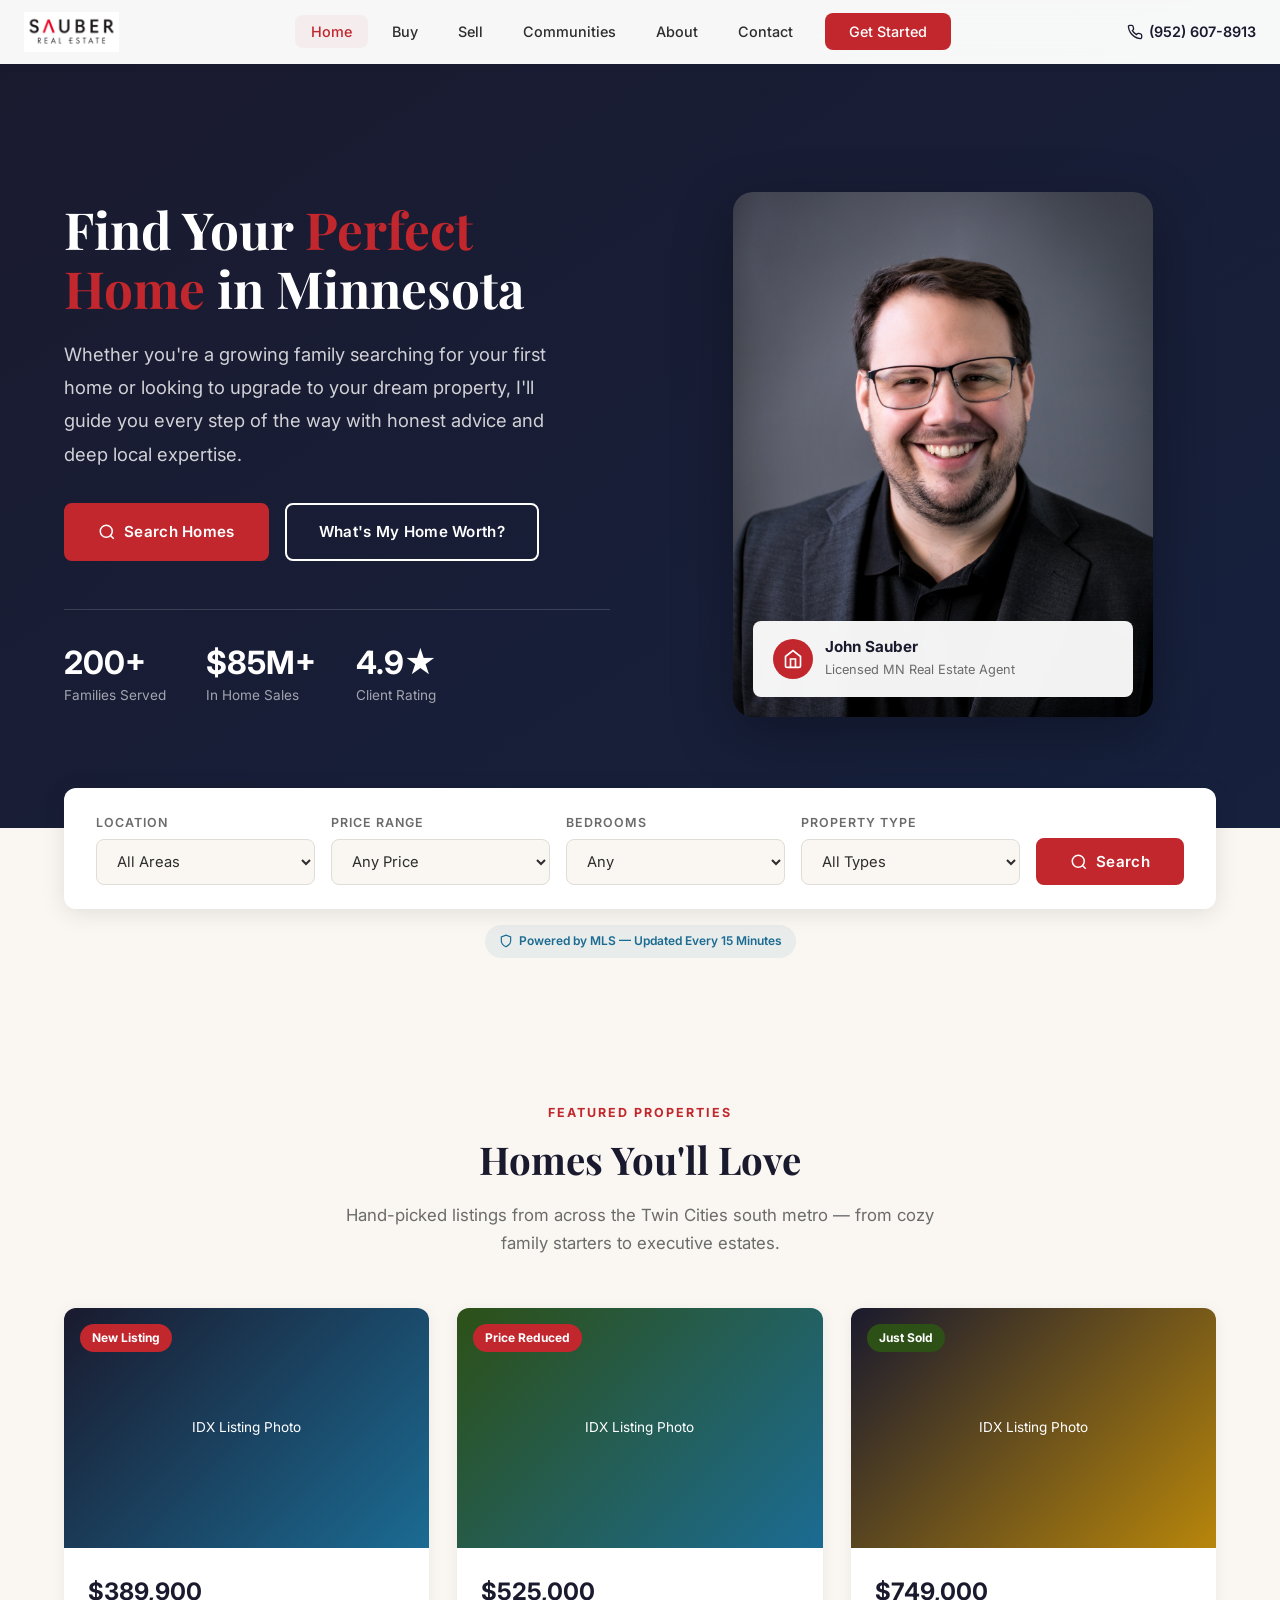
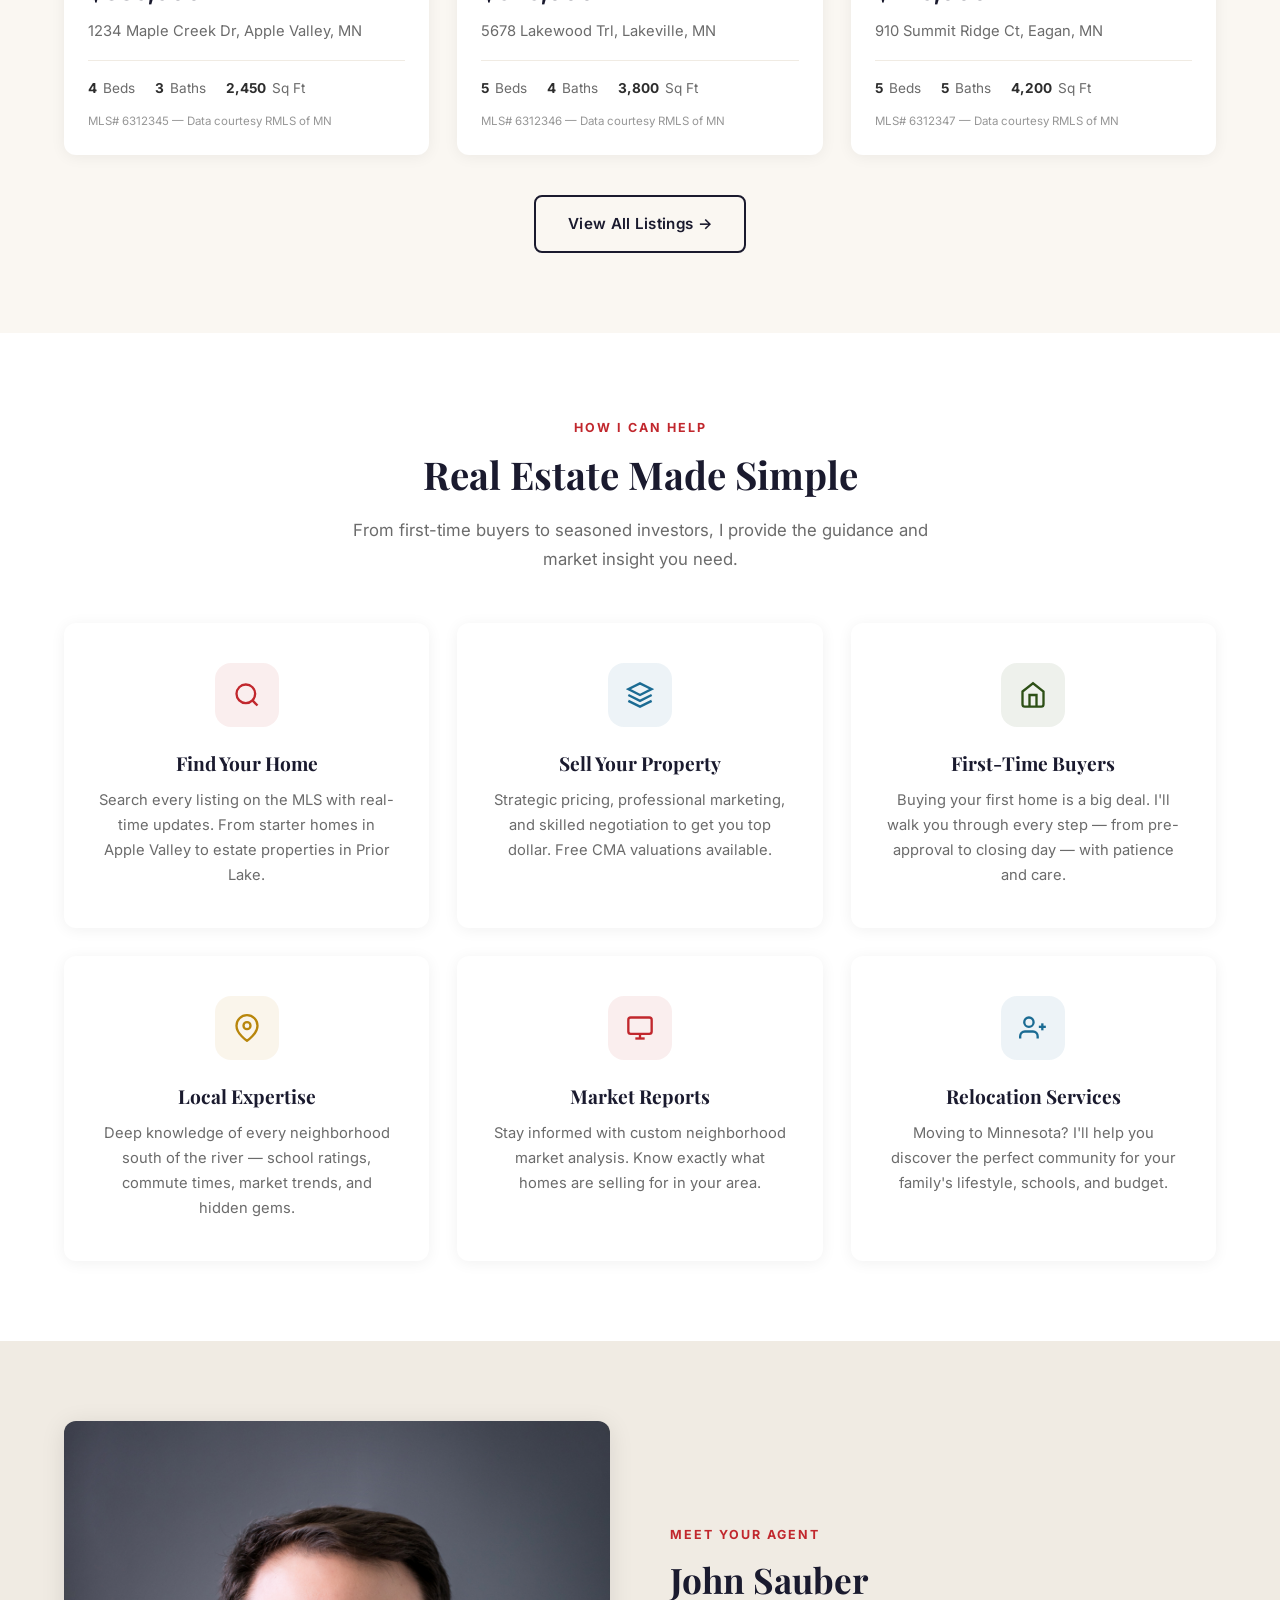
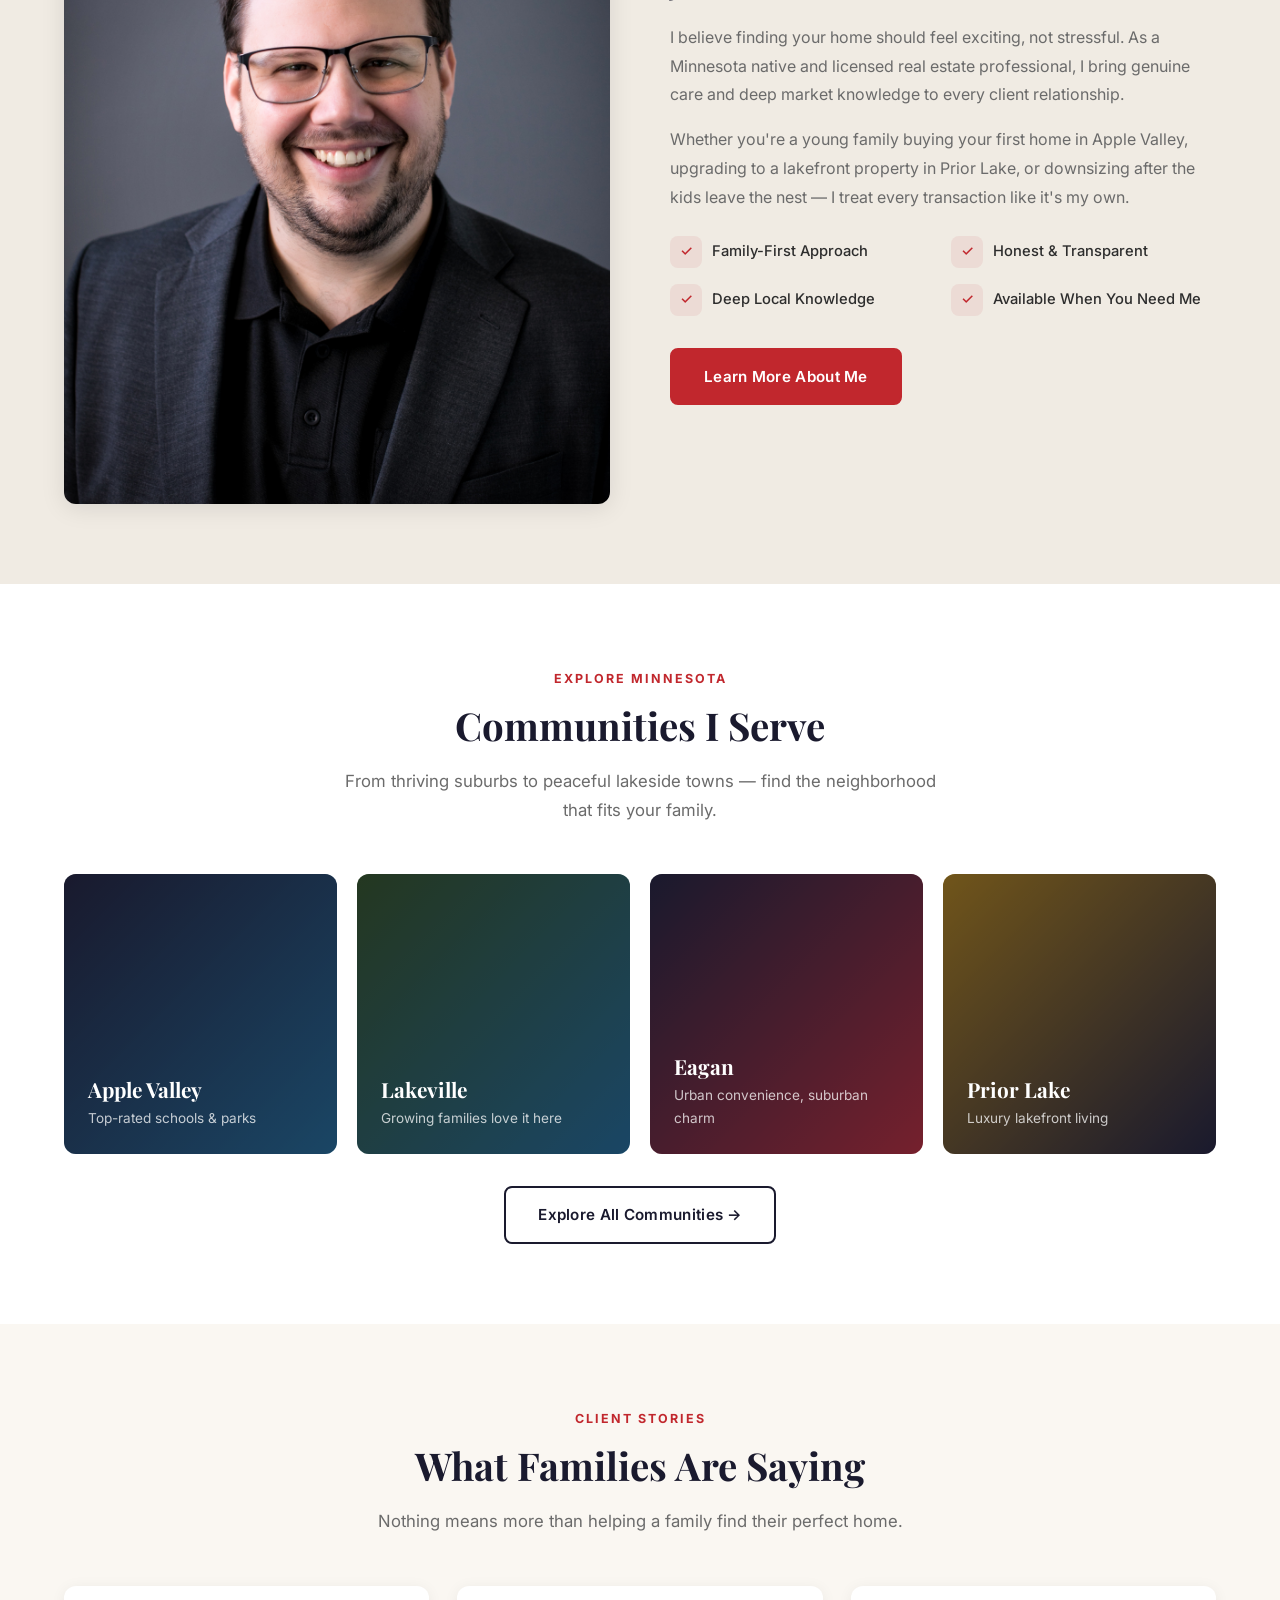
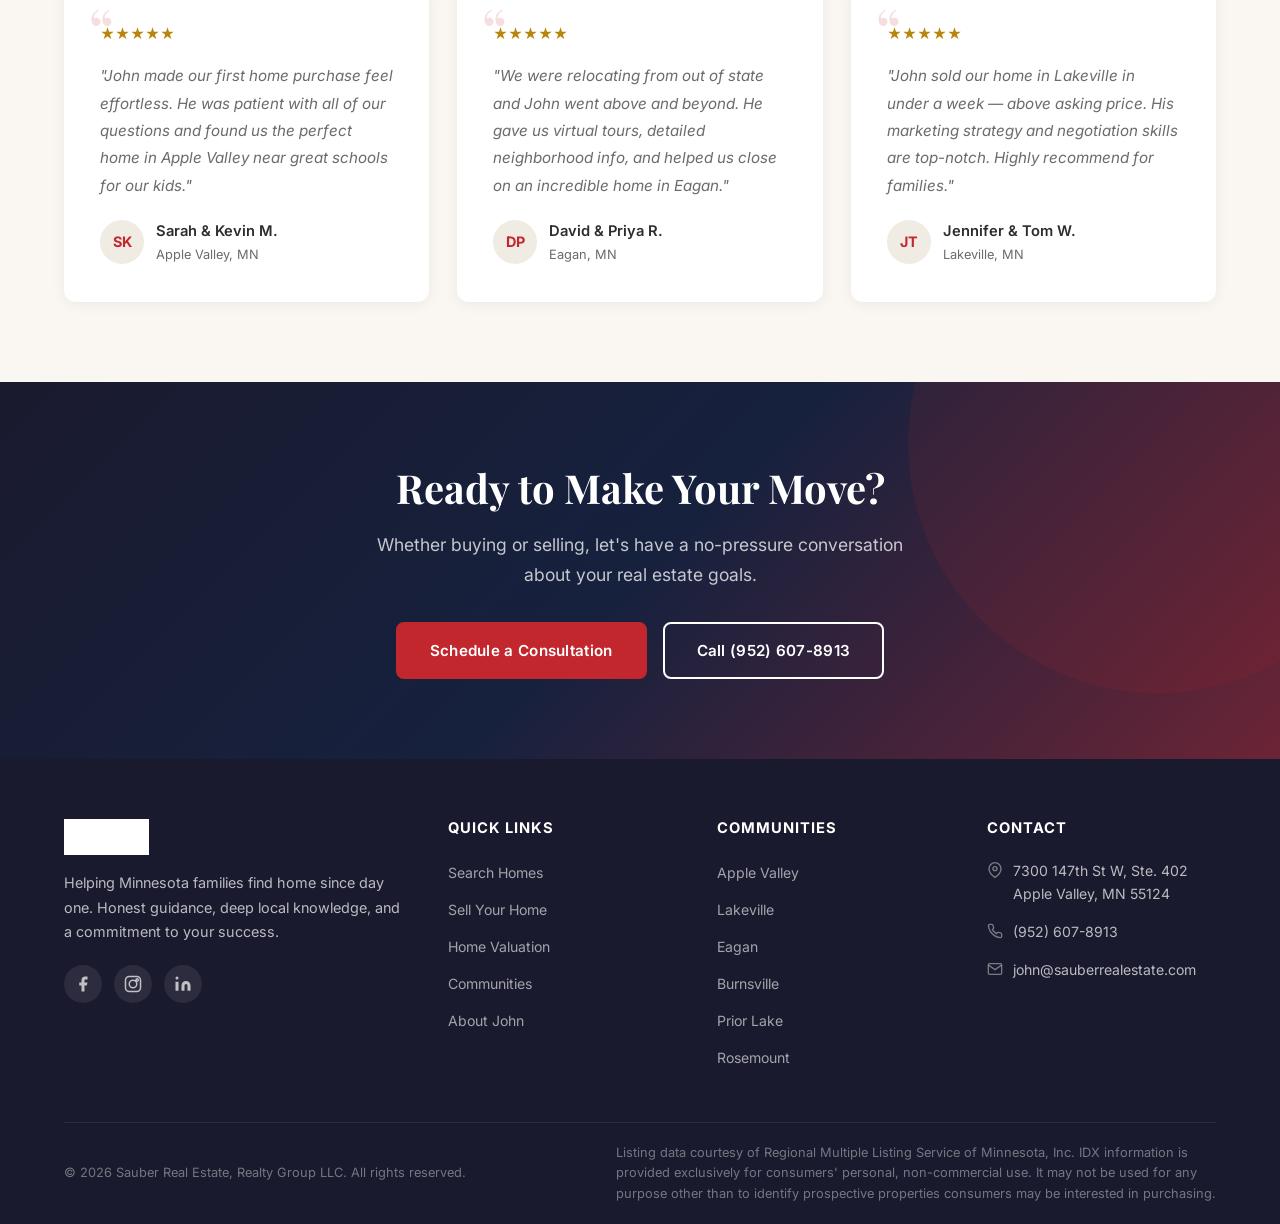
==== index.html @ d4415f40 "Initial build: Sauber Real Estate Website Warm, cozy modern real estate website for John Sauber serv" ====
<!DOCTYPE html>
<html lang="en">
<head>
  <meta charset="UTF-8">
  <meta name="viewport" content="width=device-width, initial-scale=1.0">
  <title>Sauber Real Estate | Your Minnesota Home Expert</title>
  <meta name="description" content="John Sauber — trusted Minnesota real estate agent helping families find their perfect home in Apple Valley, Lakeville, Burnsville, Eagan and beyond.">
  <link rel="icon" type="image/png" href="assets/images/logo.png">
  <link rel="preconnect" href="https://fonts.googleapis.com">
  <link rel="preconnect" href="https://fonts.gstatic.com" crossorigin>
  <link href="https://fonts.googleapis.com/css2?family=Inter:wght@300;400;500;600;700;800&family=Playfair+Display:wght@400;500;600;700&display=swap" rel="stylesheet">
  <link rel="stylesheet" href="css/styles.css">
</head>
<body>

  <!-- ========== NAVIGATION ========== -->
  <nav class="navbar">
    <div class="nav-inner">
      <a href="index.html" class="nav-logo">
        <img src="assets/images/logo.png" alt="Sauber Real Estate">
      </a>
      <ul class="nav-links">
        <li><a href="index.html" class="active">Home</a></li>
        <li class="nav-dropdown">
          <a href="buy.html">Buy</a>
          <ul class="nav-dropdown-menu">
            <li><a href="buy.html">Search Homes</a></li>
            <li><a href="buy.html#idx-search">Advanced Search</a></li>
            <li><a href="buy.html#map-search">Map Search</a></li>
            <li><a href="communities.html">Communities</a></li>
          </ul>
        </li>
        <li class="nav-dropdown">
          <a href="sell.html">Sell</a>
          <ul class="nav-dropdown-menu">
            <li><a href="sell.html">Selling Process</a></li>
            <li><a href="sell.html#valuation">Home Valuation</a></li>
            <li><a href="sell.html#market-report">Market Reports</a></li>
          </ul>
        </li>
        <li><a href="communities.html">Communities</a></li>
        <li><a href="about.html">About</a></li>
        <li><a href="contact.html">Contact</a></li>
        <li><a href="contact.html" class="nav-cta">Get Started</a></li>
      </ul>
      <a href="tel:9526078913" class="nav-phone">
        <svg width="16" height="16" viewBox="0 0 24 24" fill="none" stroke="currentColor" stroke-width="2"><path d="M22 16.92v3a2 2 0 0 1-2.18 2 19.79 19.79 0 0 1-8.63-3.07 19.5 19.5 0 0 1-6-6 19.79 19.79 0 0 1-3.07-8.67A2 2 0 0 1 4.11 2h3a2 2 0 0 1 2 1.72 12.84 12.84 0 0 0 .7 2.81 2 2 0 0 1-.45 2.11L8.09 9.91a16 16 0 0 0 6 6l1.27-1.27a2 2 0 0 1 2.11-.45 12.84 12.84 0 0 0 2.81.7A2 2 0 0 1 22 16.92z"/></svg>
        (952) 607-8913
      </a>
      <button class="nav-toggle" aria-label="Menu">
        <span></span><span></span><span></span>
      </button>
    </div>
  </nav>

  <!-- ========== HERO ========== -->
  <section class="hero">
    <div class="hero-bg-overlay"></div>
    <div class="container">
      <div class="hero-content">
        <div class="hero-text">
          <h1>Find Your <span>Perfect Home</span> in Minnesota</h1>
          <p>Whether you're a growing family searching for your first home or looking to upgrade to your dream property, I'll guide you every step of the way with honest advice and deep local expertise.</p>
          <div class="hero-buttons">
            <a href="buy.html" class="btn btn-primary">
              <svg width="18" height="18" viewBox="0 0 24 24" fill="none" stroke="currentColor" stroke-width="2"><circle cx="11" cy="11" r="8"/><path d="m21 21-4.35-4.35"/></svg>
              Search Homes
            </a>
            <a href="sell.html#valuation" class="btn btn-outline-white">What's My Home Worth?</a>
          </div>
          <div class="hero-stats">
            <div class="hero-stat">
              <h3>200+</h3>
              <p>Families Served</p>
            </div>
            <div class="hero-stat">
              <h3>$85M+</h3>
              <p>In Home Sales</p>
            </div>
            <div class="hero-stat">
              <h3>4.9★</h3>
              <p>Client Rating</p>
            </div>
          </div>
        </div>
        <div class="hero-image-wrapper">
          <div class="hero-image-card">
            <img src="assets/images/john-sauber.jpg" alt="John Sauber - Your Minnesota Real Estate Expert">
            <div class="hero-image-badge">
              <div class="badge-icon">
                <svg width="20" height="20" viewBox="0 0 24 24" fill="none" stroke="currentColor" stroke-width="2"><path d="M3 9l9-7 9 7v11a2 2 0 0 1-2 2H5a2 2 0 0 1-2-2z"/><polyline points="9 22 9 12 15 12 15 22"/></svg>
              </div>
              <div>
                <h4>John Sauber</h4>
                <p>Licensed MN Real Estate Agent</p>
              </div>
            </div>
          </div>
        </div>
      </div>
    </div>
  </section>

  <!-- ========== PROPERTY SEARCH BAR (IDX Integration Point) ========== -->
  <section class="search-section">
    <div class="container">
      <form class="search-bar" id="propertySearch">
        <div class="search-field">
          <label>Location</label>
          <select>
            <option value="">All Areas</option>
            <option>Apple Valley</option>
            <option>Bloomington</option>
            <option>Burnsville</option>
            <option>Eagan</option>
            <option>Farmington</option>
            <option>Lakeville</option>
            <option>Prior Lake</option>
            <option>Rosemount</option>
            <option>Savage</option>
          </select>
        </div>
        <div class="search-field">
          <label>Price Range</label>
          <select>
            <option value="">Any Price</option>
            <option>$150K - $300K</option>
            <option>$300K - $450K</option>
            <option>$450K - $600K</option>
            <option>$600K - $800K</option>
            <option>$800K - $1M+</option>
          </select>
        </div>
        <div class="search-field">
          <label>Bedrooms</label>
          <select>
            <option value="">Any</option>
            <option>2+</option>
            <option>3+</option>
            <option>4+</option>
            <option>5+</option>
          </select>
        </div>
        <div class="search-field">
          <label>Property Type</label>
          <select>
            <option value="">All Types</option>
            <option>Single Family</option>
            <option>Townhome</option>
            <option>Condo</option>
            <option>Multi-Family</option>
            <option>Land</option>
          </select>
        </div>
        <button type="submit" class="btn btn-primary">
          <svg width="18" height="18" viewBox="0 0 24 24" fill="none" stroke="currentColor" stroke-width="2"><circle cx="11" cy="11" r="8"/><path d="m21 21-4.35-4.35"/></svg>
          Search
        </button>
      </form>
      <div class="text-center">
        <span class="idx-badge">
          <svg viewBox="0 0 24 24" fill="none" stroke="currentColor" stroke-width="2"><path d="M12 22s8-4 8-10V5l-8-3-8 3v7c0 6 8 10 8 10z"/></svg>
          Powered by MLS — Updated Every 15 Minutes
        </span>
      </div>
    </div>
  </section>

  <!-- ========== FEATURED LISTINGS (IDX Integration Point) ========== -->
  <section class="section-padding bg-cream">
    <div class="container">
      <div class="section-header text-center">
        <span class="label">Featured Properties</span>
        <h2>Homes You'll Love</h2>
        <p>Hand-picked listings from across the Twin Cities south metro — from cozy family starters to executive estates.</p>
      </div>

      <!-- IDX/MLS INTEGRATION NOTE:
           Replace these static cards with your IDX provider's widget or API feed.
           Supported providers: iHomeFinder, IDX Broker, Showcase IDX, ihomefinder
           Add your IDX script/iframe in this section. -->

      <div class="listings-grid">
        <!-- Listing 1 -->
        <div class="listing-card">
          <div class="listing-image">
            <div class="community-gradient"></div>
            <span class="listing-badge">New Listing</span>
            <p class="placeholder-text" style="position:absolute;color:white;z-index:1;">IDX Listing Photo</p>
          </div>
          <div class="listing-details">
            <div class="listing-price">$389,900</div>
            <div class="listing-address">1234 Maple Creek Dr, Apple Valley, MN</div>
            <div class="listing-features">
              <span class="listing-feature"><strong>4</strong> Beds</span>
              <span class="listing-feature"><strong>3</strong> Baths</span>
              <span class="listing-feature"><strong>2,450</strong> Sq Ft</span>
            </div>
            <p class="listing-mls-tag">MLS# 6312345 — Data courtesy RMLS of MN</p>
          </div>
        </div>

        <!-- Listing 2 -->
        <div class="listing-card">
          <div class="listing-image">
            <div class="community-gradient" style="background: linear-gradient(135deg, #2d5016, #1b6b93);"></div>
            <span class="listing-badge">Price Reduced</span>
            <p class="placeholder-text" style="position:absolute;color:white;z-index:1;">IDX Listing Photo</p>
          </div>
          <div class="listing-details">
            <div class="listing-price">$525,000</div>
            <div class="listing-address">5678 Lakewood Trl, Lakeville, MN</div>
            <div class="listing-features">
              <span class="listing-feature"><strong>5</strong> Beds</span>
              <span class="listing-feature"><strong>4</strong> Baths</span>
              <span class="listing-feature"><strong>3,800</strong> Sq Ft</span>
            </div>
            <p class="listing-mls-tag">MLS# 6312346 — Data courtesy RMLS of MN</p>
          </div>
        </div>

        <!-- Listing 3 -->
        <div class="listing-card">
          <div class="listing-image">
            <div class="community-gradient" style="background: linear-gradient(135deg, #1a1a2e, #b8860b);"></div>
            <span class="listing-badge sold">Just Sold</span>
            <p class="placeholder-text" style="position:absolute;color:white;z-index:1;">IDX Listing Photo</p>
          </div>
          <div class="listing-details">
            <div class="listing-price">$749,000</div>
            <div class="listing-address">910 Summit Ridge Ct, Eagan, MN</div>
            <div class="listing-features">
              <span class="listing-feature"><strong>5</strong> Beds</span>
              <span class="listing-feature"><strong>5</strong> Baths</span>
              <span class="listing-feature"><strong>4,200</strong> Sq Ft</span>
            </div>
            <p class="listing-mls-tag">MLS# 6312347 — Data courtesy RMLS of MN</p>
          </div>
        </div>
      </div>

      <div class="text-center" style="margin-top: 40px;">
        <a href="buy.html" class="btn btn-outline">View All Listings →</a>
      </div>
    </div>
  </section>

  <!-- ========== SERVICES ========== -->
  <section class="section-padding bg-white">
    <div class="container">
      <div class="section-header text-center">
        <span class="label">How I Can Help</span>
        <h2>Real Estate Made Simple</h2>
        <p>From first-time buyers to seasoned investors, I provide the guidance and market insight you need.</p>
      </div>
      <div class="services-grid">
        <div class="service-card">
          <div class="service-icon red">
            <svg width="28" height="28" viewBox="0 0 24 24" fill="none" stroke="currentColor" stroke-width="2"><circle cx="11" cy="11" r="8"/><path d="m21 21-4.35-4.35"/></svg>
          </div>
          <h3>Find Your Home</h3>
          <p>Search every listing on the MLS with real-time updates. From starter homes in Apple Valley to estate properties in Prior Lake.</p>
        </div>
        <div class="service-card">
          <div class="service-icon blue">
            <svg width="28" height="28" viewBox="0 0 24 24" fill="none" stroke="currentColor" stroke-width="2"><path d="M12 2L2 7l10 5 10-5-10-5z"/><path d="M2 17l10 5 10-5"/><path d="M2 12l10 5 10-5"/></svg>
          </div>
          <h3>Sell Your Property</h3>
          <p>Strategic pricing, professional marketing, and skilled negotiation to get you top dollar. Free CMA valuations available.</p>
        </div>
        <div class="service-card">
          <div class="service-icon green">
            <svg width="28" height="28" viewBox="0 0 24 24" fill="none" stroke="currentColor" stroke-width="2"><path d="M3 9l9-7 9 7v11a2 2 0 0 1-2 2H5a2 2 0 0 1-2-2z"/><polyline points="9 22 9 12 15 12 15 22"/></svg>
          </div>
          <h3>First-Time Buyers</h3>
          <p>Buying your first home is a big deal. I'll walk you through every step — from pre-approval to closing day — with patience and care.</p>
        </div>
        <div class="service-card">
          <div class="service-icon gold">
            <svg width="28" height="28" viewBox="0 0 24 24" fill="none" stroke="currentColor" stroke-width="2"><path d="M21 10c0 7-9 13-9 13s-9-6-9-13a9 9 0 0 1 18 0z"/><circle cx="12" cy="10" r="3"/></svg>
          </div>
          <h3>Local Expertise</h3>
          <p>Deep knowledge of every neighborhood south of the river — school ratings, commute times, market trends, and hidden gems.</p>
        </div>
        <div class="service-card">
          <div class="service-icon red">
            <svg width="28" height="28" viewBox="0 0 24 24" fill="none" stroke="currentColor" stroke-width="2"><rect x="2" y="3" width="20" height="14" rx="2"/><line x1="8" y1="21" x2="16" y2="21"/><line x1="12" y1="17" x2="12" y2="21"/></svg>
          </div>
          <h3>Market Reports</h3>
          <p>Stay informed with custom neighborhood market analysis. Know exactly what homes are selling for in your area.</p>
        </div>
        <div class="service-card">
          <div class="service-icon blue">
            <svg width="28" height="28" viewBox="0 0 24 24" fill="none" stroke="currentColor" stroke-width="2"><path d="M16 21v-2a4 4 0 0 0-4-4H5a4 4 0 0 0-4 4v2"/><circle cx="8.5" cy="7" r="4"/><line x1="20" y1="8" x2="20" y2="14"/><line x1="23" y1="11" x2="17" y2="11"/></svg>
          </div>
          <h3>Relocation Services</h3>
          <p>Moving to Minnesota? I'll help you discover the perfect community for your family's lifestyle, schools, and budget.</p>
        </div>
      </div>
    </div>
  </section>

  <!-- ========== ABOUT JOHN ========== -->
  <section class="section-padding bg-beige">
    <div class="container">
      <div class="about-grid">
        <div class="about-image">
          <img src="assets/images/john-sauber.jpg" alt="John Sauber — Sauber Real Estate" loading="lazy">
          <div class="about-image-accent"></div>
        </div>
        <div class="about-content">
          <span class="label">Meet Your Agent</span>
          <h2>John Sauber</h2>
          <p>I believe finding your home should feel exciting, not stressful. As a Minnesota native and licensed real estate professional, I bring genuine care and deep market knowledge to every client relationship.</p>
          <p>Whether you're a young family buying your first home in Apple Valley, upgrading to a lakefront property in Prior Lake, or downsizing after the kids leave the nest — I treat every transaction like it's my own.</p>
          <div class="about-values">
            <div class="about-value">
              <div class="about-value-icon">✓</div>
              <span>Family-First Approach</span>
            </div>
            <div class="about-value">
              <div class="about-value-icon">✓</div>
              <span>Honest & Transparent</span>
            </div>
            <div class="about-value">
              <div class="about-value-icon">✓</div>
              <span>Deep Local Knowledge</span>
            </div>
            <div class="about-value">
              <div class="about-value-icon">✓</div>
              <span>Available When You Need Me</span>
            </div>
          </div>
          <div style="margin-top: 32px;">
            <a href="about.html" class="btn btn-primary">Learn More About Me</a>
          </div>
        </div>
      </div>
    </div>
  </section>

  <!-- ========== COMMUNITIES ========== -->
  <section class="section-padding bg-white">
    <div class="container">
      <div class="section-header text-center">
        <span class="label">Explore Minnesota</span>
        <h2>Communities I Serve</h2>
        <p>From thriving suburbs to peaceful lakeside towns — find the neighborhood that fits your family.</p>
      </div>
      <div class="communities-grid">
        <a href="communities.html#apple-valley" class="community-card">
          <div class="community-gradient"></div>
          <div class="community-overlay">
            <h3>Apple Valley</h3>
            <p>Top-rated schools & parks</p>
          </div>
        </a>
        <a href="communities.html#lakeville" class="community-card">
          <div class="community-gradient" style="background: linear-gradient(135deg, #2d5016, #1b6b93);"></div>
          <div class="community-overlay">
            <h3>Lakeville</h3>
            <p>Growing families love it here</p>
          </div>
        </a>
        <a href="communities.html#eagan" class="community-card">
          <div class="community-gradient" style="background: linear-gradient(135deg, #1a1a2e, #c1272d);"></div>
          <div class="community-overlay">
            <h3>Eagan</h3>
            <p>Urban convenience, suburban charm</p>
          </div>
        </a>
        <a href="communities.html#prior-lake" class="community-card">
          <div class="community-gradient" style="background: linear-gradient(135deg, #b8860b, #1a1a2e);"></div>
          <div class="community-overlay">
            <h3>Prior Lake</h3>
            <p>Luxury lakefront living</p>
          </div>
        </a>
      </div>
      <div class="text-center" style="margin-top: 32px;">
        <a href="communities.html" class="btn btn-outline">Explore All Communities →</a>
      </div>
    </div>
  </section>

  <!-- ========== TESTIMONIALS ========== -->
  <section class="section-padding bg-cream">
    <div class="container">
      <div class="section-header text-center">
        <span class="label">Client Stories</span>
        <h2>What Families Are Saying</h2>
        <p>Nothing means more than helping a family find their perfect home.</p>
      </div>
      <div class="testimonials-wrapper">
        <div class="testimonial-card">
          <div class="testimonial-stars">★★★★★</div>
          <p class="testimonial-text">"John made our first home purchase feel effortless. He was patient with all of our questions and found us the perfect home in Apple Valley near great schools for our kids."</p>
          <div class="testimonial-author">
            <div class="testimonial-avatar">SK</div>
            <div>
              <div class="testimonial-name">Sarah & Kevin M.</div>
              <div class="testimonial-location">Apple Valley, MN</div>
            </div>
          </div>
        </div>
        <div class="testimonial-card">
          <div class="testimonial-stars">★★★★★</div>
          <p class="testimonial-text">"We were relocating from out of state and John went above and beyond. He gave us virtual tours, detailed neighborhood info, and helped us close on an incredible home in Eagan."</p>
          <div class="testimonial-author">
            <div class="testimonial-avatar">DP</div>
            <div>
              <div class="testimonial-name">David & Priya R.</div>
              <div class="testimonial-location">Eagan, MN</div>
            </div>
          </div>
        </div>
        <div class="testimonial-card">
          <div class="testimonial-stars">★★★★★</div>
          <p class="testimonial-text">"John sold our home in Lakeville in under a week — above asking price. His marketing strategy and negotiation skills are top-notch. Highly recommend for families."</p>
          <div class="testimonial-author">
            <div class="testimonial-avatar">JT</div>
            <div>
              <div class="testimonial-name">Jennifer & Tom W.</div>
              <div class="testimonial-location">Lakeville, MN</div>
            </div>
          </div>
        </div>
      </div>
    </div>
  </section>

  <!-- ========== CTA BANNER ========== -->
  <section class="cta-banner">
    <div class="container" style="position:relative;z-index:1;">
      <h2>Ready to Make Your Move?</h2>
      <p>Whether buying or selling, let's have a no-pressure conversation about your real estate goals.</p>
      <div class="cta-buttons">
        <a href="contact.html" class="btn btn-primary">Schedule a Consultation</a>
        <a href="tel:9526078913" class="btn btn-outline-white">Call (952) 607-8913</a>
      </div>
    </div>
  </section>

  <!-- ========== FOOTER ========== -->
  <footer class="footer">
    <div class="container">
      <div class="footer-grid">
        <div class="footer-brand">
          <img src="assets/images/logo.png" alt="Sauber Real Estate">
          <p>Helping Minnesota families find home since day one. Honest guidance, deep local knowledge, and a commitment to your success.</p>
          <div class="footer-social">
            <a href="#" aria-label="Facebook">
              <svg width="18" height="18" viewBox="0 0 24 24" fill="currentColor"><path d="M18 2h-3a5 5 0 0 0-5 5v3H7v4h3v8h4v-8h3l1-4h-4V7a1 1 0 0 1 1-1h3z"/></svg>
            </a>
            <a href="#" aria-label="Instagram">
              <svg width="18" height="18" viewBox="0 0 24 24" fill="none" stroke="currentColor" stroke-width="2"><rect x="2" y="2" width="20" height="20" rx="5"/><circle cx="12" cy="12" r="5"/><circle cx="17.5" cy="6.5" r="1.5"/></svg>
            </a>
            <a href="#" aria-label="LinkedIn">
              <svg width="18" height="18" viewBox="0 0 24 24" fill="currentColor"><path d="M16 8a6 6 0 0 1 6 6v7h-4v-7a2 2 0 0 0-2-2 2 2 0 0 0-2 2v7h-4v-7a6 6 0 0 1 6-6z"/><rect x="2" y="9" width="4" height="12"/><circle cx="4" cy="4" r="2"/></svg>
            </a>
          </div>
        </div>
        <div class="footer-col">
          <h4>Quick Links</h4>
          <ul>
            <li><a href="buy.html">Search Homes</a></li>
            <li><a href="sell.html">Sell Your Home</a></li>
            <li><a href="sell.html#valuation">Home Valuation</a></li>
            <li><a href="communities.html">Communities</a></li>
            <li><a href="about.html">About John</a></li>
          </ul>
        </div>
        <div class="footer-col">
          <h4>Communities</h4>
          <ul>
            <li><a href="communities.html#apple-valley">Apple Valley</a></li>
            <li><a href="communities.html#lakeville">Lakeville</a></li>
            <li><a href="communities.html#eagan">Eagan</a></li>
            <li><a href="communities.html#burnsville">Burnsville</a></li>
            <li><a href="communities.html#prior-lake">Prior Lake</a></li>
            <li><a href="communities.html#rosemount">Rosemount</a></li>
          </ul>
        </div>
        <div class="footer-col">
          <h4>Contact</h4>
          <div class="footer-contact-item">
            <svg viewBox="0 0 24 24" fill="none" stroke="currentColor" stroke-width="2"><path d="M21 10c0 7-9 13-9 13s-9-6-9-13a9 9 0 0 1 18 0z"/><circle cx="12" cy="10" r="3"/></svg>
            <span>7300 147th St W, Ste. 402<br>Apple Valley, MN 55124</span>
          </div>
          <div class="footer-contact-item">
            <svg viewBox="0 0 24 24" fill="none" stroke="currentColor" stroke-width="2"><path d="M22 16.92v3a2 2 0 0 1-2.18 2 19.79 19.79 0 0 1-8.63-3.07 19.5 19.5 0 0 1-6-6 19.79 19.79 0 0 1-3.07-8.67A2 2 0 0 1 4.11 2h3a2 2 0 0 1 2 1.72 12.84 12.84 0 0 0 .7 2.81 2 2 0 0 1-.45 2.11L8.09 9.91a16 16 0 0 0 6 6l1.27-1.27a2 2 0 0 1 2.11-.45 12.84 12.84 0 0 0 2.81.7A2 2 0 0 1 22 16.92z"/></svg>
            <span>(952) 607-8913</span>
          </div>
          <div class="footer-contact-item">
            <svg viewBox="0 0 24 24" fill="none" stroke="currentColor" stroke-width="2"><path d="M4 4h16c1.1 0 2 .9 2 2v12c0 1.1-.9 2-2 2H4c-1.1 0-2-.9-2-2V6c0-1.1.9-2 2-2z"/><polyline points="22,6 12,13 2,6"/></svg>
            <span>john@sauberrealestate.com</span>
          </div>
        </div>
      </div>
      <div class="footer-bottom">
        <p>&copy; 2026 Sauber Real Estate, Realty Group LLC. All rights reserved.</p>
        <p class="footer-mls-disclaimer">Listing data courtesy of Regional Multiple Listing Service of Minnesota, Inc. IDX information is provided exclusively for consumers' personal, non-commercial use. It may not be used for any purpose other than to identify prospective properties consumers may be interested in purchasing.</p>
      </div>
    </div>
  </footer>

  <script src="js/main.js"></script>
</body>
</html>
---- css/styles.css ----
/* ============================================
   SAUBER REAL ESTATE - Custom Styles
   Warm, Cozy, Modern Minnesota Real Estate
   ============================================ */

/* ---------- CSS Custom Properties ---------- */
:root {
  --color-primary: #1a1a2e;
  --color-accent: #c1272d;
  --color-accent-hover: #a01f24;
  --color-warm-cream: #faf7f2;
  --color-warm-beige: #f0ebe3;
  --color-warm-tan: #d4c5b2;
  --color-text: #2d2d2d;
  --color-text-light: #6b6b6b;
  --color-white: #ffffff;
  --color-forest: #2d5016;
  --color-lake-blue: #1b6b93;
  --color-gold: #b8860b;
  --font-heading: 'Playfair Display', Georgia, serif;
  --font-body: 'Inter', -apple-system, BlinkMacSystemFont, sans-serif;
  --shadow-soft: 0 2px 15px rgba(0,0,0,0.06);
  --shadow-medium: 0 4px 25px rgba(0,0,0,0.1);
  --shadow-hover: 0 8px 35px rgba(0,0,0,0.15);
  --radius: 12px;
  --radius-sm: 8px;
  --transition: all 0.3s ease;
}

/* ---------- Base Resets ---------- */
*, *::before, *::after {
  margin: 0;
  padding: 0;
  box-sizing: border-box;
}

html {
  scroll-behavior: smooth;
  font-size: 16px;
}

body {
  font-family: var(--font-body);
  color: var(--color-text);
  background-color: var(--color-warm-cream);
  line-height: 1.7;
  -webkit-font-smoothing: antialiased;
}

img {
  max-width: 100%;
  height: auto;
  display: block;
}

a {
  text-decoration: none;
  color: inherit;
  transition: var(--transition);
}

h1, h2, h3, h4, h5, h6 {
  font-family: var(--font-heading);
  line-height: 1.3;
  color: var(--color-primary);
}

/* ---------- Utility Classes ---------- */
.container {
  max-width: 1200px;
  margin: 0 auto;
  padding: 0 24px;
}

.section-padding {
  padding: 80px 0;
}

.section-padding-lg {
  padding: 100px 0;
}

.text-center {
  text-align: center;
}

.text-accent {
  color: var(--color-accent);
}

.bg-cream {
  background-color: var(--color-warm-cream);
}

.bg-beige {
  background-color: var(--color-warm-beige);
}

.bg-white {
  background-color: var(--color-white);
}

.bg-primary {
  background-color: var(--color-primary);
}

/* ---------- Buttons ---------- */
.btn {
  display: inline-flex;
  align-items: center;
  gap: 8px;
  padding: 14px 32px;
  border-radius: var(--radius-sm);
  font-family: var(--font-body);
  font-size: 0.95rem;
  font-weight: 600;
  letter-spacing: 0.3px;
  cursor: pointer;
  transition: var(--transition);
  border: 2px solid transparent;
}

.btn-primary {
  background-color: var(--color-accent);
  color: var(--color-white);
  border-color: var(--color-accent);
}

.btn-primary:hover {
  background-color: var(--color-accent-hover);
  border-color: var(--color-accent-hover);
  transform: translateY(-2px);
  box-shadow: var(--shadow-medium);
}

.btn-outline {
  background-color: transparent;
  color: var(--color-primary);
  border-color: var(--color-primary);
}

.btn-outline:hover {
  background-color: var(--color-primary);
  color: var(--color-white);
  transform: translateY(-2px);
}

.btn-outline-white {
  background-color: transparent;
  color: var(--color-white);
  border-color: var(--color-white);
}

.btn-outline-white:hover {
  background-color: var(--color-white);
  color: var(--color-primary);
  transform: translateY(-2px);
}

.btn-warm {
  background-color: var(--color-gold);
  color: var(--color-white);
  border-color: var(--color-gold);
}

.btn-warm:hover {
  background-color: #9a7209;
  transform: translateY(-2px);
  box-shadow: var(--shadow-medium);
}

/* ---------- Navigation ---------- */
.navbar {
  position: fixed;
  top: 0;
  left: 0;
  right: 0;
  z-index: 1000;
  background: rgba(255, 255, 255, 0.97);
  backdrop-filter: blur(10px);
  box-shadow: 0 1px 10px rgba(0,0,0,0.05);
  transition: var(--transition);
}

.navbar.scrolled {
  box-shadow: var(--shadow-soft);
}

.nav-inner {
  display: flex;
  align-items: center;
  justify-content: space-between;
  padding: 12px 24px;
  max-width: 1300px;
  margin: 0 auto;
}

.nav-logo img {
  height: 40px;
  width: auto;
}

.nav-links {
  display: flex;
  align-items: center;
  gap: 8px;
  list-style: none;
}

.nav-links a {
  padding: 8px 16px;
  font-size: 0.9rem;
  font-weight: 500;
  color: var(--color-text);
  border-radius: var(--radius-sm);
  position: relative;
}

.nav-links a:hover,
.nav-links a.active {
  color: var(--color-accent);
  background: rgba(193, 39, 45, 0.05);
}

.nav-links .nav-cta {
  background-color: var(--color-accent);
  color: var(--color-white) !important;
  padding: 10px 24px;
  margin-left: 8px;
}

.nav-links .nav-cta:hover {
  background-color: var(--color-accent-hover);
}

.nav-phone {
  display: flex;
  align-items: center;
  gap: 6px;
  font-weight: 600;
  color: var(--color-primary);
  font-size: 0.9rem;
}

/* Mobile Nav Toggle */
.nav-toggle {
  display: none;
  flex-direction: column;
  gap: 5px;
  cursor: pointer;
  background: none;
  border: none;
  padding: 8px;
}

.nav-toggle span {
  width: 24px;
  height: 2px;
  background: var(--color-primary);
  transition: var(--transition);
  border-radius: 2px;
}

/* Dropdown */
.nav-dropdown {
  position: relative;
}

.nav-dropdown-menu {
  position: absolute;
  top: 100%;
  left: 0;
  background: var(--color-white);
  border-radius: var(--radius-sm);
  box-shadow: var(--shadow-medium);
  min-width: 220px;
  padding: 8px 0;
  opacity: 0;
  visibility: hidden;
  transform: translateY(10px);
  transition: var(--transition);
  list-style: none;
}

.nav-dropdown:hover .nav-dropdown-menu {
  opacity: 1;
  visibility: visible;
  transform: translateY(0);
}

.nav-dropdown-menu a {
  display: block;
  padding: 10px 20px;
  font-size: 0.88rem;
  border-radius: 0;
}

.nav-dropdown-menu a:hover {
  background: var(--color-warm-beige);
}

/* ---------- Hero Section ---------- */
.hero {
  position: relative;
  min-height: 92vh;
  display: flex;
  align-items: center;
  overflow: hidden;
  background: linear-gradient(135deg, var(--color-primary) 0%, #16213e 100%);
  padding-top: 80px;
}

.hero-bg-overlay {
  position: absolute;
  inset: 0;
  background: url('data:image/svg+xml,<svg xmlns="http://www.w3.org/2000/svg" viewBox="0 0 1440 900"><defs><linearGradient id="g" x1="0" y1="0" x2="1" y2="1"><stop offset="0%" stop-color="%231a1a2e" stop-opacity="0.92"/><stop offset="100%" stop-color="%2316213e" stop-opacity="0.85"/></linearGradient></defs><rect fill="url(%23g)" width="1440" height="900"/></svg>');
  background-size: cover;
}

.hero-content {
  position: relative;
  z-index: 2;
  display: grid;
  grid-template-columns: 1fr 1fr;
  gap: 60px;
  align-items: center;
  padding: 40px 0;
}

.hero-text h1 {
  font-size: 3.2rem;
  color: var(--color-white);
  margin-bottom: 20px;
  line-height: 1.15;
}

.hero-text h1 span {
  color: var(--color-accent);
}

.hero-text p {
  font-size: 1.15rem;
  color: rgba(255,255,255,0.8);
  margin-bottom: 32px;
  max-width: 500px;
  line-height: 1.8;
}

.hero-buttons {
  display: flex;
  gap: 16px;
  flex-wrap: wrap;
}

.hero-stats {
  display: flex;
  gap: 40px;
  margin-top: 48px;
  padding-top: 32px;
  border-top: 1px solid rgba(255,255,255,0.15);
}

.hero-stat h3 {
  font-size: 2rem;
  color: var(--color-white);
  font-family: var(--font-body);
  font-weight: 700;
}

.hero-stat p {
  font-size: 0.85rem;
  color: rgba(255,255,255,0.6);
  margin-bottom: 0;
}

.hero-image-wrapper {
  position: relative;
  display: flex;
  justify-content: center;
}

.hero-image-card {
  position: relative;
  border-radius: 20px;
  overflow: hidden;
  box-shadow: 0 20px 60px rgba(0,0,0,0.3);
  max-width: 420px;
}

.hero-image-card img {
  width: 100%;
  height: auto;
  display: block;
}

.hero-image-badge {
  position: absolute;
  bottom: 20px;
  left: 20px;
  right: 20px;
  background: rgba(255,255,255,0.95);
  backdrop-filter: blur(10px);
  padding: 16px 20px;
  border-radius: var(--radius-sm);
  display: flex;
  align-items: center;
  gap: 12px;
}

.hero-image-badge .badge-icon {
  width: 40px;
  height: 40px;
  background: var(--color-accent);
  border-radius: 50%;
  display: flex;
  align-items: center;
  justify-content: center;
  color: white;
  font-size: 1.2rem;
  flex-shrink: 0;
}

.hero-image-badge h4 {
  font-size: 0.95rem;
  font-family: var(--font-body);
  margin-bottom: 2px;
}

.hero-image-badge p {
  font-size: 0.8rem;
  color: var(--color-text-light);
  margin: 0;
}

/* ---------- Search Bar (IDX Placeholder) ---------- */
.search-section {
  margin-top: -40px;
  position: relative;
  z-index: 10;
  padding-bottom: 60px;
}

.search-bar {
  background: var(--color-white);
  border-radius: var(--radius);
  box-shadow: var(--shadow-medium);
  padding: 24px 32px;
  display: flex;
  gap: 16px;
  align-items: end;
  flex-wrap: wrap;
}

.search-field {
  flex: 1;
  min-width: 180px;
}

.search-field label {
  display: block;
  font-size: 0.78rem;
  font-weight: 600;
  text-transform: uppercase;
  letter-spacing: 1px;
  color: var(--color-text-light);
  margin-bottom: 6px;
}

.search-field select,
.search-field input {
  width: 100%;
  padding: 12px 16px;
  border: 1.5px solid #e0dcd6;
  border-radius: var(--radius-sm);
  font-family: var(--font-body);
  font-size: 0.92rem;
  color: var(--color-text);
  background: var(--color-warm-cream);
  transition: var(--transition);
}

.search-field select:focus,
.search-field input:focus {
  outline: none;
  border-color: var(--color-accent);
  box-shadow: 0 0 0 3px rgba(193, 39, 45, 0.1);
}

.search-bar .btn {
  padding: 12px 32px;
  white-space: nowrap;
}

.idx-badge {
  display: inline-flex;
  align-items: center;
  gap: 6px;
  background: rgba(27, 107, 147, 0.08);
  color: var(--color-lake-blue);
  padding: 6px 14px;
  border-radius: 20px;
  font-size: 0.75rem;
  font-weight: 600;
  margin-top: 16px;
}

.idx-badge svg {
  width: 14px;
  height: 14px;
}

/* ---------- Section Headers ---------- */
.section-header {
  margin-bottom: 50px;
}

.section-header .label {
  display: inline-block;
  font-size: 0.78rem;
  font-weight: 700;
  text-transform: uppercase;
  letter-spacing: 2px;
  color: var(--color-accent);
  margin-bottom: 12px;
}

.section-header h2 {
  font-size: 2.4rem;
  margin-bottom: 16px;
}

.section-header p {
  font-size: 1.05rem;
  color: var(--color-text-light);
  max-width: 600px;
  margin: 0 auto;
}

/* ---------- Featured Listings (IDX Placeholder) ---------- */
.listings-grid {
  display: grid;
  grid-template-columns: repeat(3, 1fr);
  gap: 28px;
}

.listing-card {
  background: var(--color-white);
  border-radius: var(--radius);
  overflow: hidden;
  box-shadow: var(--shadow-soft);
  transition: var(--transition);
}

.listing-card:hover {
  transform: translateY(-6px);
  box-shadow: var(--shadow-hover);
}

.listing-image {
  position: relative;
  height: 240px;
  background: linear-gradient(135deg, var(--color-warm-beige), var(--color-warm-tan));
  display: flex;
  align-items: center;
  justify-content: center;
  overflow: hidden;
}

.listing-image .placeholder-text {
  font-size: 0.85rem;
  color: var(--color-text-light);
  text-align: center;
  padding: 20px;
}

.listing-image .listing-badge {
  position: absolute;
  top: 16px;
  left: 16px;
  background: var(--color-accent);
  color: white;
  padding: 4px 12px;
  border-radius: 20px;
  font-size: 0.75rem;
  font-weight: 700;
}

.listing-image .listing-badge.sold {
  background: var(--color-forest);
}

.listing-details {
  padding: 24px;
}

.listing-price {
  font-size: 1.5rem;
  font-weight: 700;
  color: var(--color-primary);
  margin-bottom: 6px;
}

.listing-address {
  font-size: 0.92rem;
  color: var(--color-text-light);
  margin-bottom: 16px;
}

.listing-features {
  display: flex;
  gap: 20px;
  padding-top: 16px;
  border-top: 1px solid var(--color-warm-beige);
}

.listing-feature {
  display: flex;
  align-items: center;
  gap: 6px;
  font-size: 0.85rem;
  color: var(--color-text-light);
}

.listing-feature strong {
  color: var(--color-text);
}

.listing-mls-tag {
  font-size: 0.72rem;
  color: var(--color-text-light);
  margin-top: 12px;
  opacity: 0.7;
}

/* ---------- Services Grid ---------- */
.services-grid {
  display: grid;
  grid-template-columns: repeat(3, 1fr);
  gap: 28px;
}

.service-card {
  background: var(--color-white);
  padding: 40px 32px;
  border-radius: var(--radius);
  box-shadow: var(--shadow-soft);
  transition: var(--transition);
  text-align: center;
}

.service-card:hover {
  transform: translateY(-4px);
  box-shadow: var(--shadow-hover);
}

.service-icon {
  width: 64px;
  height: 64px;
  border-radius: 16px;
  display: flex;
  align-items: center;
  justify-content: center;
  margin: 0 auto 24px;
  font-size: 1.6rem;
}

.service-icon.red {
  background: rgba(193, 39, 45, 0.08);
  color: var(--color-accent);
}

.service-icon.blue {
  background: rgba(27, 107, 147, 0.08);
  color: var(--color-lake-blue);
}

.service-icon.green {
  background: rgba(45, 80, 22, 0.08);
  color: var(--color-forest);
}

.service-icon.gold {
  background: rgba(184, 134, 11, 0.08);
  color: var(--color-gold);
}

.service-card h3 {
  font-size: 1.2rem;
  margin-bottom: 12px;
}

.service-card p {
  font-size: 0.92rem;
  color: var(--color-text-light);
  line-height: 1.7;
}

/* ---------- About / Agent Section ---------- */
.about-grid {
  display: grid;
  grid-template-columns: 1fr 1fr;
  gap: 60px;
  align-items: center;
}

.about-image {
  position: relative;
}

.about-image img {
  border-radius: var(--radius);
  box-shadow: var(--shadow-medium);
  width: 100%;
}

.about-image-accent {
  position: absolute;
  top: -16px;
  left: -16px;
  width: 100%;
  height: 100%;
  border: 3px solid var(--color-accent);
  border-radius: var(--radius);
  z-index: -1;
}

.about-content .label {
  display: inline-block;
  font-size: 0.78rem;
  font-weight: 700;
  text-transform: uppercase;
  letter-spacing: 2px;
  color: var(--color-accent);
  margin-bottom: 12px;
}

.about-content h2 {
  font-size: 2.2rem;
  margin-bottom: 20px;
}

.about-content p {
  font-size: 1rem;
  color: var(--color-text-light);
  margin-bottom: 16px;
  line-height: 1.8;
}

.about-values {
  display: grid;
  grid-template-columns: 1fr 1fr;
  gap: 16px;
  margin-top: 24px;
}

.about-value {
  display: flex;
  align-items: center;
  gap: 10px;
  font-size: 0.92rem;
  font-weight: 500;
}

.about-value-icon {
  width: 32px;
  height: 32px;
  background: rgba(193, 39, 45, 0.08);
  border-radius: 8px;
  display: flex;
  align-items: center;
  justify-content: center;
  color: var(--color-accent);
  flex-shrink: 0;
}

/* ---------- Communities ---------- */
.communities-grid {
  display: grid;
  grid-template-columns: repeat(4, 1fr);
  gap: 20px;
}

.community-card {
  position: relative;
  border-radius: var(--radius);
  overflow: hidden;
  height: 280px;
  cursor: pointer;
  transition: var(--transition);
}

.community-card:hover {
  transform: translateY(-4px);
}

.community-card:hover .community-overlay {
  background: rgba(26, 26, 46, 0.6);
}

.community-bg {
  width: 100%;
  height: 100%;
  object-fit: cover;
}

.community-gradient {
  width: 100%;
  height: 100%;
  background: linear-gradient(135deg, var(--color-primary), var(--color-lake-blue));
}

.community-overlay {
  position: absolute;
  inset: 0;
  background: rgba(26, 26, 46, 0.45);
  display: flex;
  flex-direction: column;
  justify-content: end;
  padding: 24px;
  transition: var(--transition);
}

.community-card h3 {
  color: var(--color-white);
  font-size: 1.3rem;
  margin-bottom: 4px;
}

.community-card p {
  color: rgba(255,255,255,0.75);
  font-size: 0.85rem;
}

/* ---------- Testimonials ---------- */
.testimonials-wrapper {
  display: grid;
  grid-template-columns: repeat(3, 1fr);
  gap: 28px;
}

.testimonial-card {
  background: var(--color-white);
  padding: 36px;
  border-radius: var(--radius);
  box-shadow: var(--shadow-soft);
  position: relative;
}

.testimonial-card::before {
  content: '\201C';
  font-size: 4rem;
  color: var(--color-accent);
  opacity: 0.15;
  position: absolute;
  top: 12px;
  left: 24px;
  font-family: var(--font-heading);
  line-height: 1;
}

.testimonial-stars {
  color: var(--color-gold);
  font-size: 0.9rem;
  margin-bottom: 16px;
}

.testimonial-text {
  font-size: 0.95rem;
  color: var(--color-text-light);
  line-height: 1.8;
  margin-bottom: 20px;
  font-style: italic;
}

.testimonial-author {
  display: flex;
  align-items: center;
  gap: 12px;
}

.testimonial-avatar {
  width: 44px;
  height: 44px;
  border-radius: 50%;
  background: var(--color-warm-beige);
  display: flex;
  align-items: center;
  justify-content: center;
  font-weight: 700;
  color: var(--color-accent);
  font-size: 0.9rem;
}

.testimonial-name {
  font-weight: 600;
  font-size: 0.92rem;
}

.testimonial-location {
  font-size: 0.8rem;
  color: var(--color-text-light);
}

/* ---------- CTA Banner ---------- */
.cta-banner {
  background: linear-gradient(135deg, var(--color-primary) 0%, #16213e 50%, var(--color-accent) 150%);
  padding: 80px 0;
  text-align: center;
  position: relative;
  overflow: hidden;
}

.cta-banner::before {
  content: '';
  position: absolute;
  top: -50%;
  right: -10%;
  width: 500px;
  height: 500px;
  background: rgba(193, 39, 45, 0.1);
  border-radius: 50%;
}

.cta-banner h2 {
  font-size: 2.5rem;
  color: var(--color-white);
  margin-bottom: 16px;
}

.cta-banner p {
  font-size: 1.1rem;
  color: rgba(255,255,255,0.75);
  margin-bottom: 32px;
  max-width: 550px;
  margin-left: auto;
  margin-right: auto;
}

.cta-buttons {
  display: flex;
  justify-content: center;
  gap: 16px;
  flex-wrap: wrap;
}

/* ---------- Footer ---------- */
.footer {
  background: var(--color-primary);
  color: rgba(255,255,255,0.7);
  padding-top: 60px;
}

.footer-grid {
  display: grid;
  grid-template-columns: 1.5fr 1fr 1fr 1fr;
  gap: 40px;
  padding-bottom: 40px;
}

.footer-brand img {
  height: 36px;
  margin-bottom: 16px;
  filter: brightness(0) invert(1);
}

.footer-brand p {
  font-size: 0.9rem;
  line-height: 1.7;
  margin-bottom: 20px;
}

.footer-social {
  display: flex;
  gap: 12px;
}

.footer-social a {
  width: 38px;
  height: 38px;
  border-radius: 50%;
  background: rgba(255,255,255,0.08);
  display: flex;
  align-items: center;
  justify-content: center;
  color: rgba(255,255,255,0.7);
  transition: var(--transition);
}

.footer-social a:hover {
  background: var(--color-accent);
  color: white;
}

.footer-col h4 {
  color: var(--color-white);
  font-family: var(--font-body);
  font-size: 0.92rem;
  font-weight: 700;
  text-transform: uppercase;
  letter-spacing: 1px;
  margin-bottom: 20px;
}

.footer-col ul {
  list-style: none;
}

.footer-col ul li {
  margin-bottom: 10px;
}

.footer-col ul a {
  font-size: 0.88rem;
  color: rgba(255,255,255,0.6);
}

.footer-col ul a:hover {
  color: var(--color-white);
}

.footer-contact-item {
  display: flex;
  align-items: flex-start;
  gap: 10px;
  margin-bottom: 14px;
  font-size: 0.88rem;
}

.footer-contact-item svg {
  width: 16px;
  height: 16px;
  margin-top: 3px;
  flex-shrink: 0;
  opacity: 0.6;
}

.footer-bottom {
  border-top: 1px solid rgba(255,255,255,0.08);
  padding: 20px 0;
  display: flex;
  justify-content: space-between;
  align-items: center;
  flex-wrap: wrap;
  gap: 16px;
}

.footer-bottom p {
  font-size: 0.8rem;
  color: rgba(255,255,255,0.4);
}

.footer-mls-disclaimer {
  font-size: 0.72rem;
  color: rgba(255,255,255,0.3);
  max-width: 600px;
  line-height: 1.6;
}

/* ---------- Page Hero (Interior Pages) ---------- */
.page-hero {
  background: linear-gradient(135deg, var(--color-primary) 0%, #16213e 100%);
  padding: 140px 0 80px;
  text-align: center;
}

.page-hero h1 {
  font-size: 2.8rem;
  color: var(--color-white);
  margin-bottom: 16px;
}

.page-hero p {
  font-size: 1.1rem;
  color: rgba(255,255,255,0.7);
  max-width: 600px;
  margin: 0 auto;
}

.breadcrumb {
  display: flex;
  justify-content: center;
  gap: 8px;
  margin-bottom: 20px;
  font-size: 0.85rem;
  color: rgba(255,255,255,0.5);
}

.breadcrumb a {
  color: rgba(255,255,255,0.5);
}

.breadcrumb a:hover {
  color: var(--color-white);
}

/* ---------- Property Search (IDX) Page ---------- */
.idx-container {
  background: var(--color-white);
  border-radius: var(--radius);
  box-shadow: var(--shadow-soft);
  padding: 40px;
  min-height: 500px;
}

.idx-placeholder {
  text-align: center;
  padding: 80px 20px;
}

.idx-placeholder svg {
  width: 80px;
  height: 80px;
  color: var(--color-warm-tan);
  margin-bottom: 24px;
}

.idx-placeholder h3 {
  font-size: 1.4rem;
  margin-bottom: 12px;
}

.idx-placeholder p {
  color: var(--color-text-light);
  max-width: 500px;
  margin: 0 auto 24px;
}

.idx-placeholder code {
  display: inline-block;
  background: var(--color-warm-beige);
  padding: 8px 16px;
  border-radius: var(--radius-sm);
  font-size: 0.85rem;
  color: var(--color-text);
  margin-top: 12px;
}

/* ---------- Process Steps ---------- */
.process-steps {
  display: grid;
  grid-template-columns: repeat(4, 1fr);
  gap: 28px;
  counter-reset: step;
}

.process-step {
  text-align: center;
  position: relative;
  counter-increment: step;
}

.process-step::before {
  content: counter(step);
  display: flex;
  align-items: center;
  justify-content: center;
  width: 56px;
  height: 56px;
  background: var(--color-accent);
  color: var(--color-white);
  border-radius: 50%;
  font-size: 1.3rem;
  font-weight: 700;
  margin: 0 auto 20px;
  font-family: var(--font-heading);
}

.process-step h3 {
  font-size: 1.1rem;
  margin-bottom: 8px;
}

.process-step p {
  font-size: 0.88rem;
  color: var(--color-text-light);
  line-height: 1.7;
}

/* ---------- Contact Section ---------- */
.contact-grid {
  display: grid;
  grid-template-columns: 1fr 1fr;
  gap: 48px;
}

.contact-form {
  background: var(--color-white);
  padding: 40px;
  border-radius: var(--radius);
  box-shadow: var(--shadow-soft);
}

.form-group {
  margin-bottom: 20px;
}

.form-group label {
  display: block;
  font-size: 0.85rem;
  font-weight: 600;
  margin-bottom: 6px;
  color: var(--color-text);
}

.form-group input,
.form-group select,
.form-group textarea {
  width: 100%;
  padding: 12px 16px;
  border: 1.5px solid #e0dcd6;
  border-radius: var(--radius-sm);
  font-family: var(--font-body);
  font-size: 0.92rem;
  color: var(--color-text);
  background: var(--color-warm-cream);
  transition: var(--transition);
}

.form-group textarea {
  resize: vertical;
  min-height: 120px;
}

.form-group input:focus,
.form-group select:focus,
.form-group textarea:focus {
  outline: none;
  border-color: var(--color-accent);
  box-shadow: 0 0 0 3px rgba(193, 39, 45, 0.1);
}

.form-row {
  display: grid;
  grid-template-columns: 1fr 1fr;
  gap: 16px;
}

.contact-info-cards {
  display: flex;
  flex-direction: column;
  gap: 20px;
}

.contact-info-card {
  background: var(--color-white);
  padding: 28px;
  border-radius: var(--radius);
  box-shadow: var(--shadow-soft);
  display: flex;
  align-items: flex-start;
  gap: 16px;
}

.contact-info-icon {
  width: 48px;
  height: 48px;
  border-radius: 12px;
  background: rgba(193, 39, 45, 0.08);
  display: flex;
  align-items: center;
  justify-content: center;
  color: var(--color-accent);
  flex-shrink: 0;
}

.contact-info-card h4 {
  font-size: 1rem;
  font-family: var(--font-body);
  margin-bottom: 4px;
}

.contact-info-card p {
  font-size: 0.88rem;
  color: var(--color-text-light);
}

/* ---------- Map Placeholder ---------- */
.map-container {
  border-radius: var(--radius);
  overflow: hidden;
  height: 300px;
  background: var(--color-warm-beige);
  display: flex;
  align-items: center;
  justify-content: center;
  box-shadow: var(--shadow-soft);
  margin-top: 20px;
}

/* ---------- CMA / Valuation ---------- */
.valuation-grid {
  display: grid;
  grid-template-columns: 1fr 1fr;
  gap: 48px;
  align-items: center;
}

.valuation-form {
  background: var(--color-white);
  padding: 40px;
  border-radius: var(--radius);
  box-shadow: var(--shadow-soft);
}

/* ---------- Market Stats ---------- */
.stats-grid {
  display: grid;
  grid-template-columns: repeat(4, 1fr);
  gap: 24px;
}

.stat-card {
  background: var(--color-white);
  padding: 32px 24px;
  border-radius: var(--radius);
  box-shadow: var(--shadow-soft);
  text-align: center;
}

.stat-card h3 {
  font-size: 2.2rem;
  color: var(--color-accent);
  margin-bottom: 8px;
  font-family: var(--font-body);
  font-weight: 800;
}

.stat-card p {
  font-size: 0.88rem;
  color: var(--color-text-light);
}

/* ---------- FAQ Accordion ---------- */
.faq-list {
  max-width: 800px;
  margin: 0 auto;
}

.faq-item {
  background: var(--color-white);
  border-radius: var(--radius-sm);
  margin-bottom: 12px;
  box-shadow: var(--shadow-soft);
  overflow: hidden;
}

.faq-question {
  padding: 20px 24px;
  display: flex;
  justify-content: space-between;
  align-items: center;
  cursor: pointer;
  font-weight: 600;
  font-size: 0.95rem;
  transition: var(--transition);
}

.faq-question:hover {
  color: var(--color-accent);
}

.faq-question .faq-toggle {
  font-size: 1.2rem;
  transition: var(--transition);
  color: var(--color-accent);
}

.faq-item.active .faq-toggle {
  transform: rotate(45deg);
}

.faq-answer {
  max-height: 0;
  overflow: hidden;
  transition: max-height 0.3s ease;
}

.faq-answer p {
  padding: 0 24px 20px;
  font-size: 0.92rem;
  color: var(--color-text-light);
  line-height: 1.8;
}

/* ---------- Responsive ---------- */
@media (max-width: 1024px) {
  .hero-content {
    grid-template-columns: 1fr;
    text-align: center;
  }
  .hero-text p {
    margin: 0 auto 32px;
  }
  .hero-buttons {
    justify-content: center;
  }
  .hero-stats {
    justify-content: center;
  }
  .hero-image-wrapper {
    order: -1;
  }
  .hero-image-card {
    max-width: 320px;
  }
  .listings-grid {
    grid-template-columns: repeat(2, 1fr);
  }
  .services-grid {
    grid-template-columns: repeat(2, 1fr);
  }
  .about-grid {
    grid-template-columns: 1fr;
  }
  .communities-grid {
    grid-template-columns: repeat(2, 1fr);
  }
  .testimonials-wrapper {
    grid-template-columns: 1fr;
  }
  .footer-grid {
    grid-template-columns: 1fr 1fr;
  }
  .contact-grid {
    grid-template-columns: 1fr;
  }
  .valuation-grid {
    grid-template-columns: 1fr;
  }
  .stats-grid {
    grid-template-columns: repeat(2, 1fr);
  }
  .process-steps {
    grid-template-columns: repeat(2, 1fr);
  }
}

@media (max-width: 768px) {
  .nav-links {
    display: none;
    position: fixed;
    top: 64px;
    left: 0;
    right: 0;
    background: var(--color-white);
    flex-direction: column;
    padding: 24px;
    box-shadow: var(--shadow-medium);
    gap: 4px;
  }
  .nav-links.active {
    display: flex;
  }
  .nav-toggle {
    display: flex;
  }
  .hero {
    min-height: auto;
    padding: 100px 0 60px;
  }
  .hero-text h1 {
    font-size: 2.2rem;
  }
  .hero-stats {
    flex-direction: column;
    gap: 20px;
    align-items: center;
  }
  .search-bar {
    flex-direction: column;
    padding: 20px;
  }
  .search-field {
    min-width: 100%;
  }
  .section-header h2 {
    font-size: 1.8rem;
  }
  .listings-grid {
    grid-template-columns: 1fr;
  }
  .services-grid {
    grid-template-columns: 1fr;
  }
  .communities-grid {
    grid-template-columns: 1fr;
  }
  .footer-grid {
    grid-template-columns: 1fr;
  }
  .footer-bottom {
    flex-direction: column;
    text-align: center;
  }
  .page-hero h1 {
    font-size: 2rem;
  }
  .stats-grid {
    grid-template-columns: 1fr 1fr;
  }
  .process-steps {
    grid-template-columns: 1fr;
  }
  .about-values {
    grid-template-columns: 1fr;
  }
  .form-row {
    grid-template-columns: 1fr;
  }
  .cta-banner h2 {
    font-size: 1.8rem;
  }
}
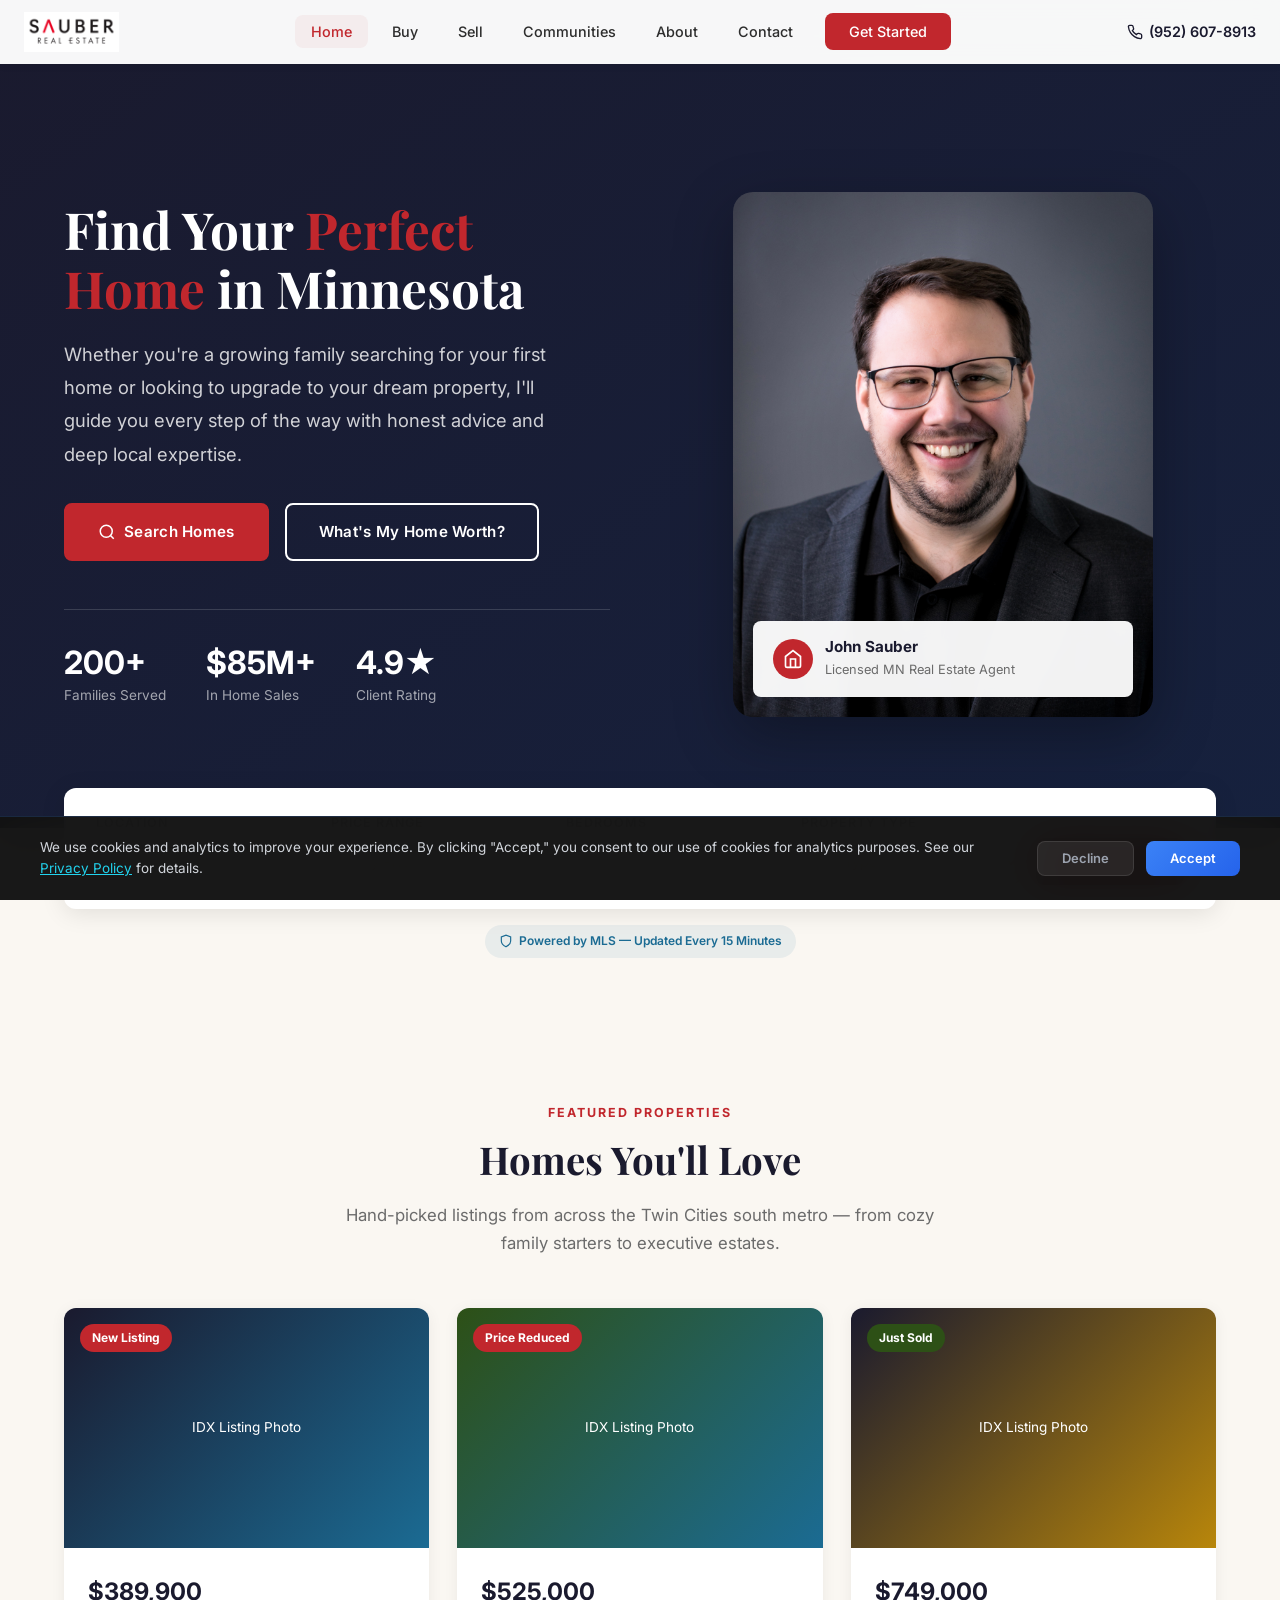
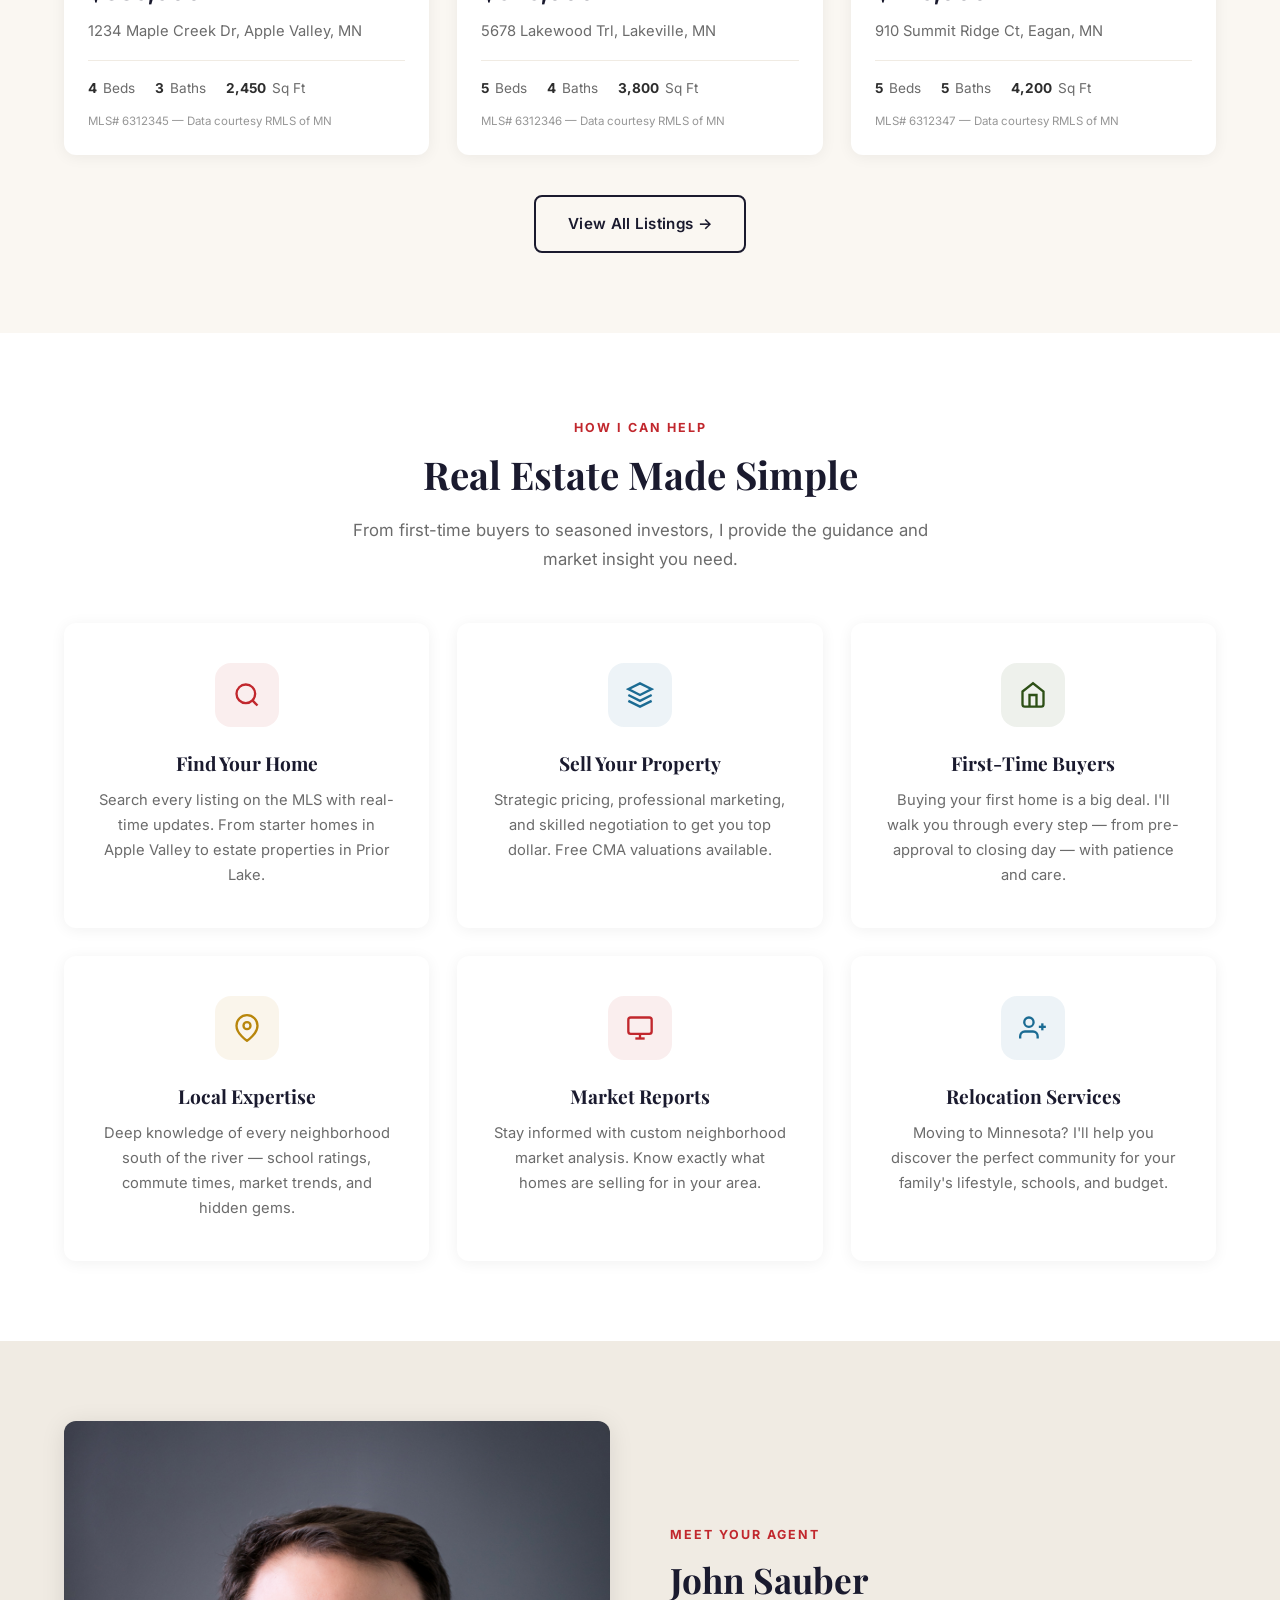
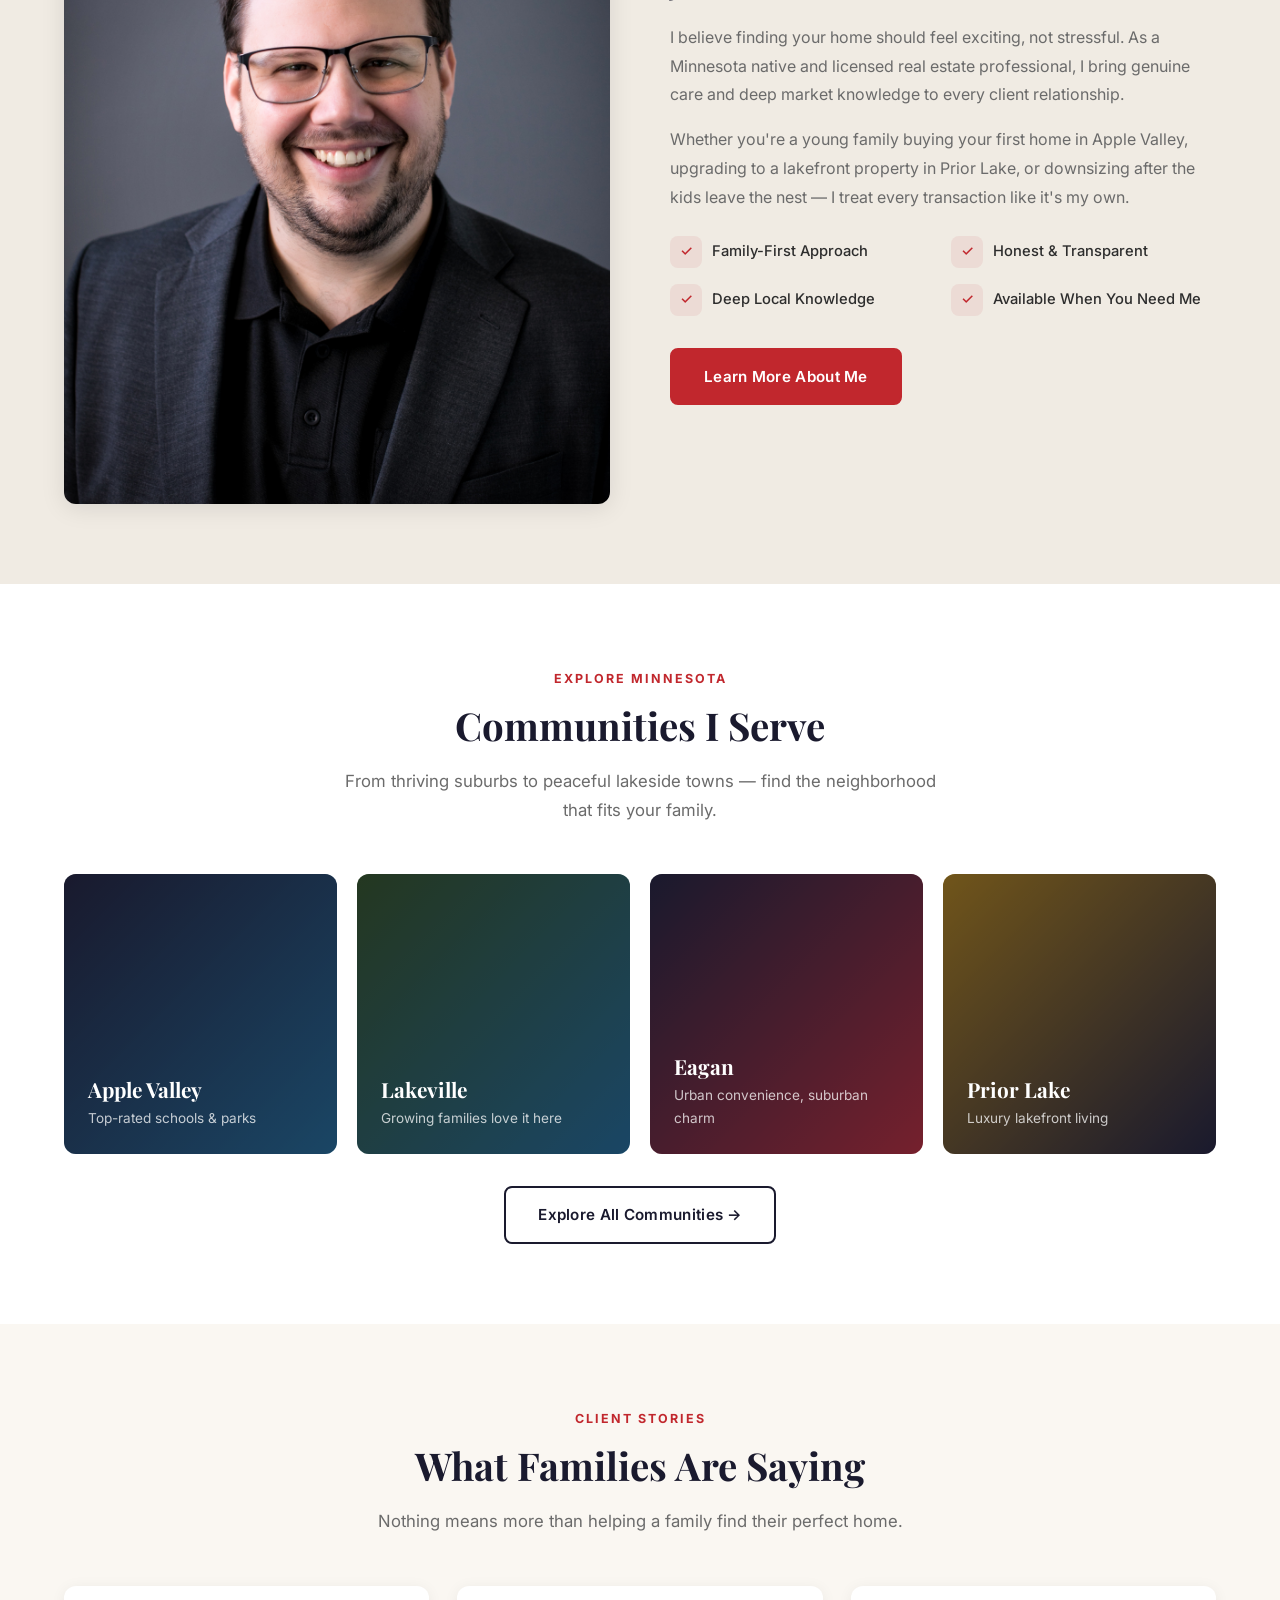
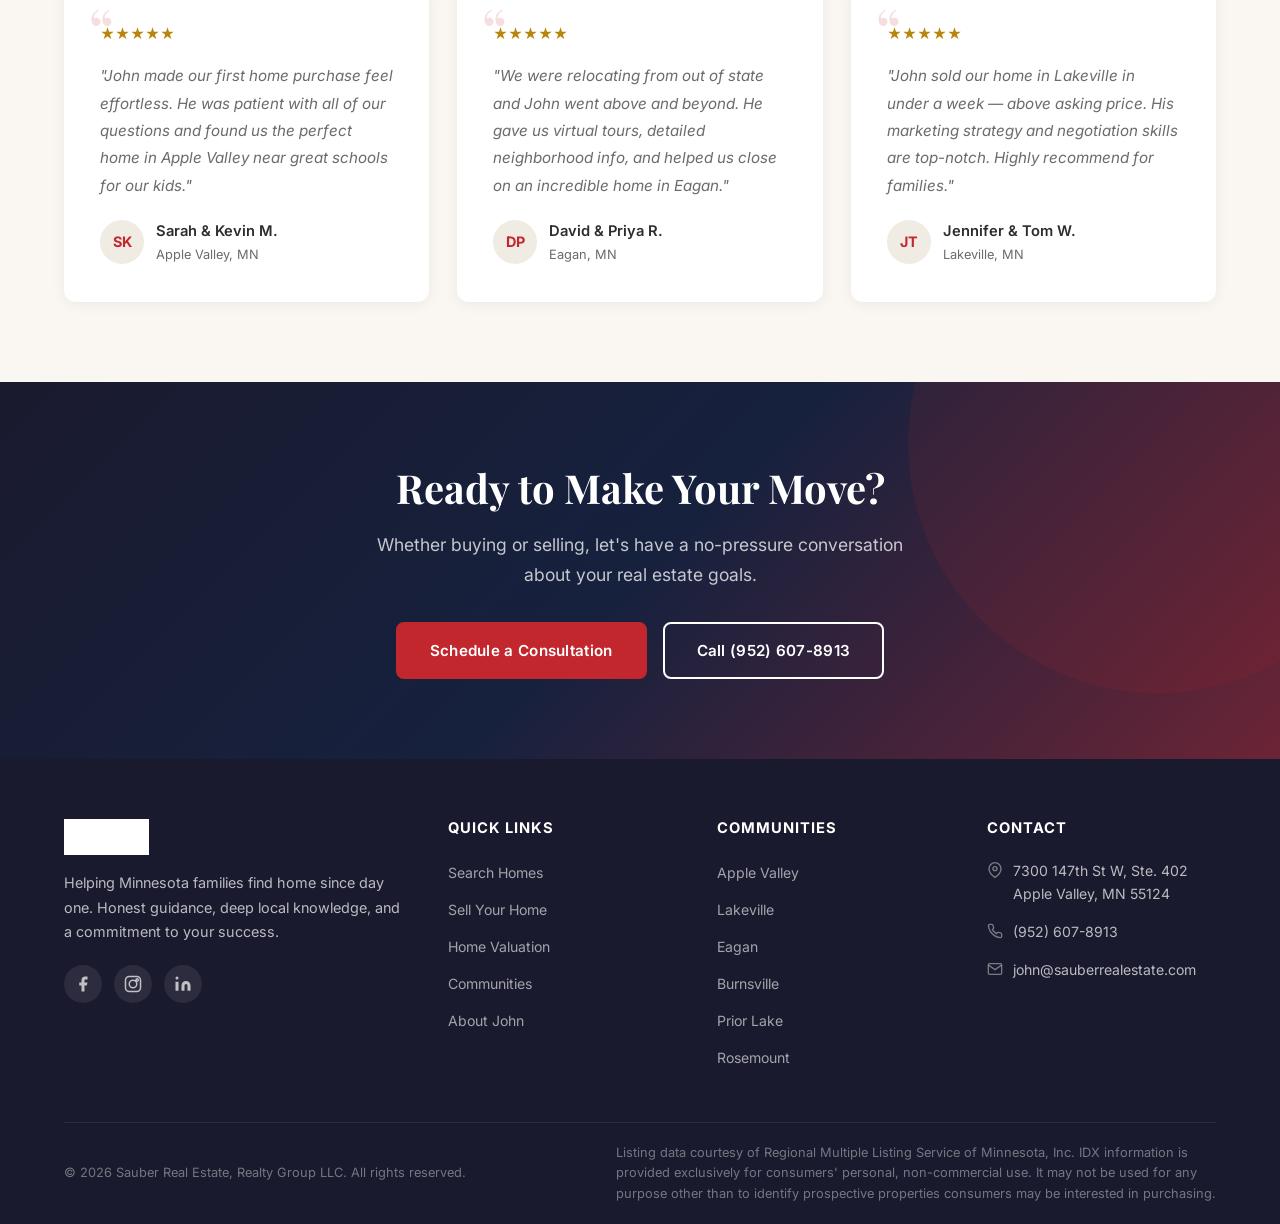
==== commit 70114d10: "GA: add consent-gated GA4 tracking (G-CVF4MDVKJS) Drop-in cookie-consent.js (self-contained banner +" ====
--- a/index.html
+++ b/index.html
@@ -505,5 +505,8 @@
   </footer>
 
   <script src="js/main.js"></script>
+
+  <!-- Analytics — consent-gated GA4 (G-CVF4MDVKJS), shared with AISymmetric -->
+  <script src="cookie-consent.js"></script>
 </body>
 </html>
